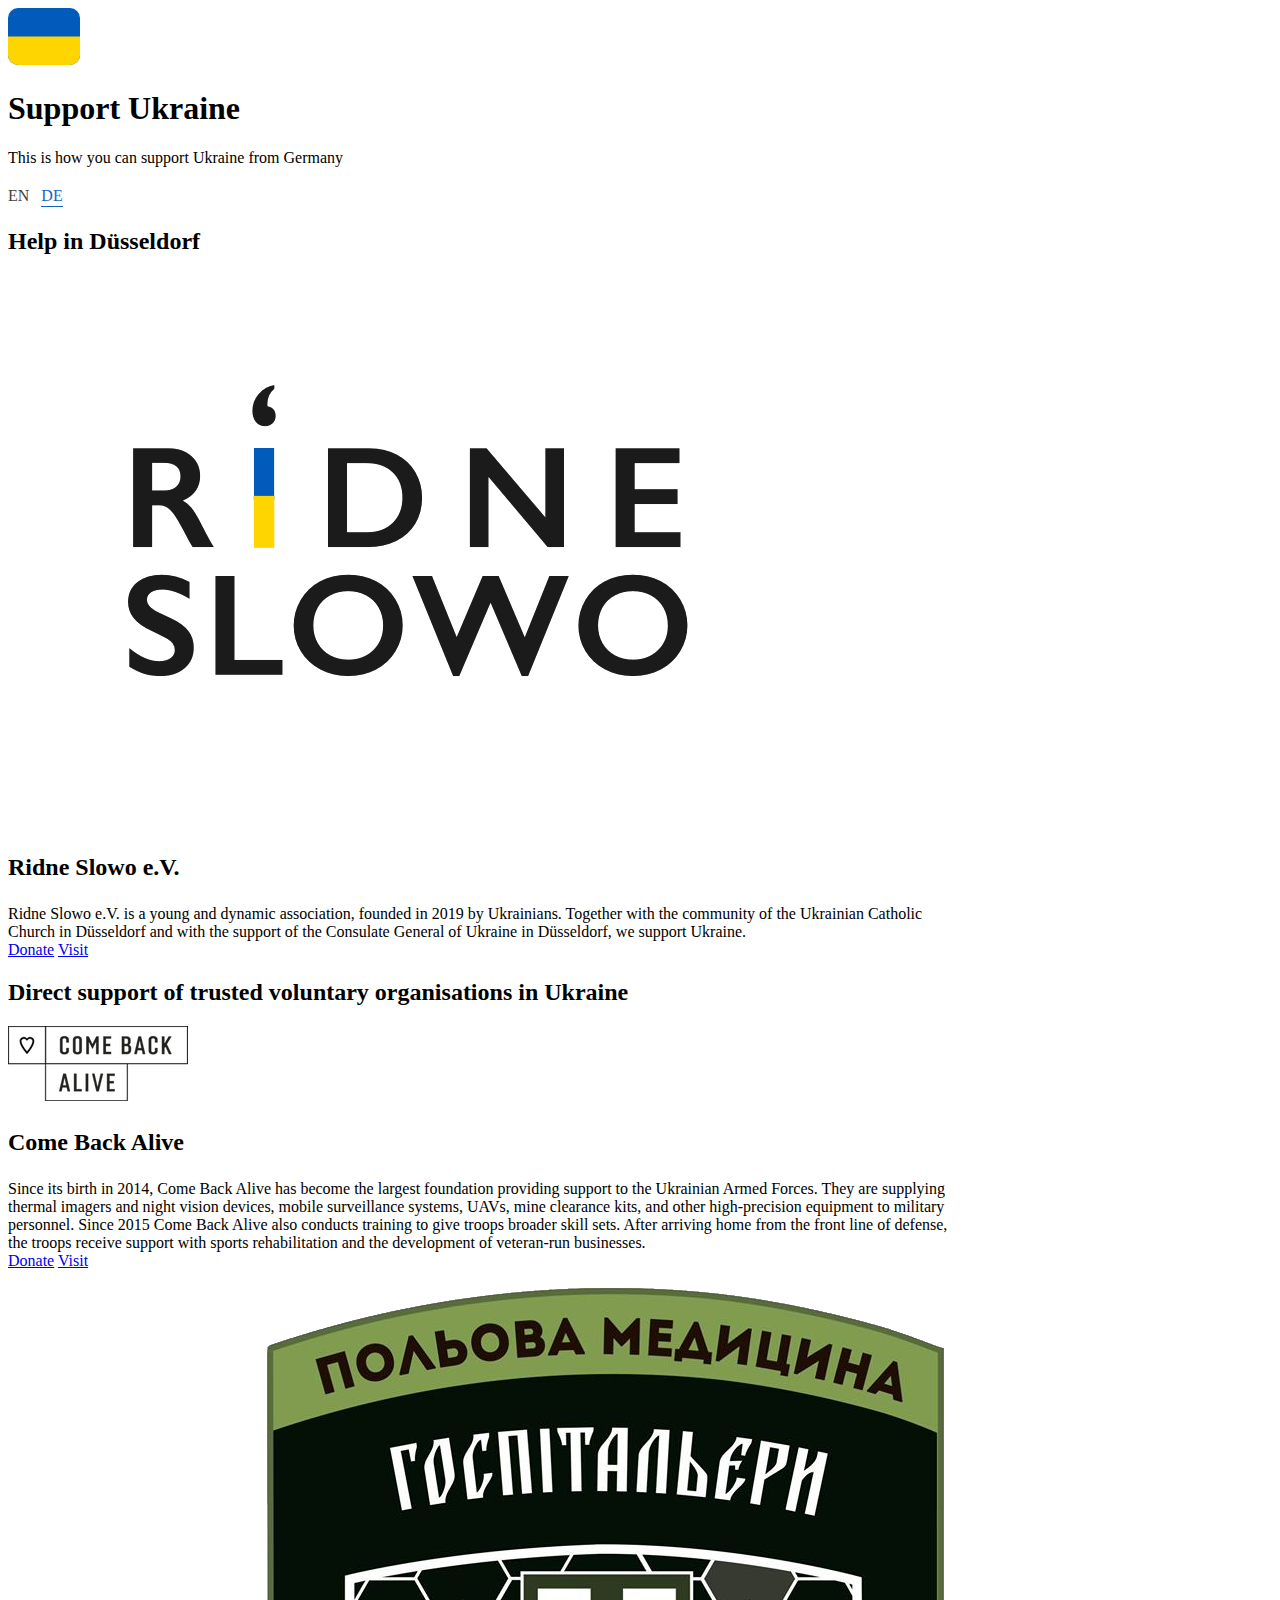
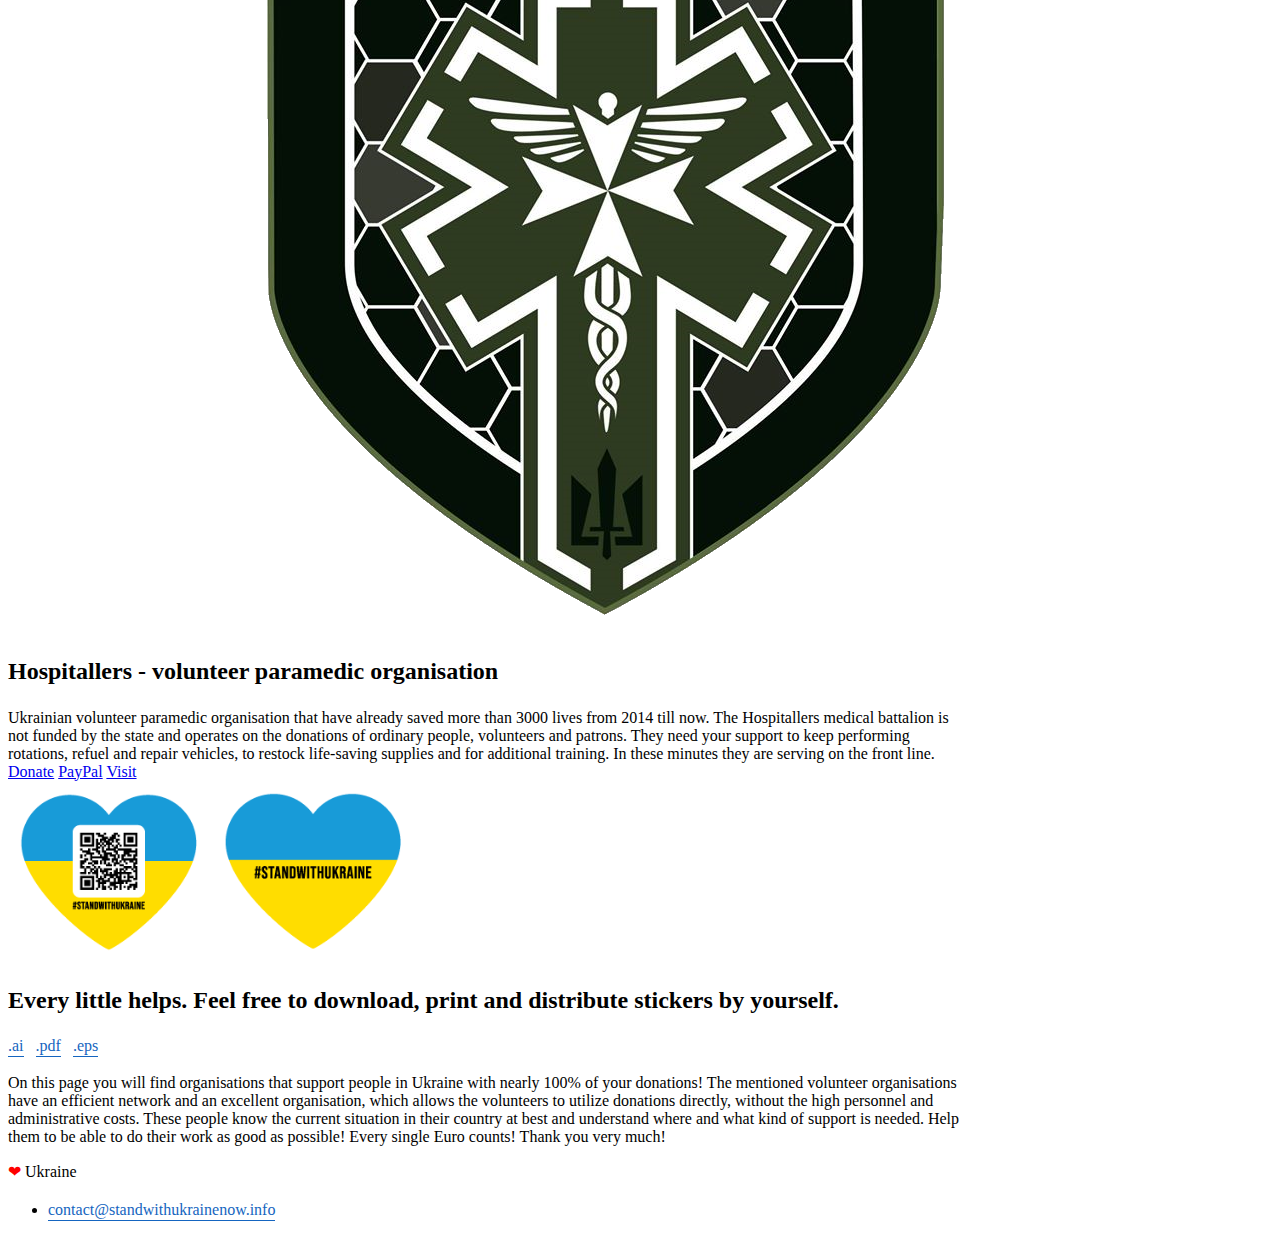
==== en.html @ 3610e7a9 "separate de / en versions, moved styles to file, improved texts" ====
<!doctype html>
<html lang="en">
  <head>
    <meta charset="utf-8">
    <meta name="viewport" content="width=device-width, initial-scale=1">
    <meta name="description" content="">
    <meta name="generator" content="Ukraine">
    <title>Support Ukraine</title>
    <link href="https://cdn.jsdelivr.net/npm/bootstrap@5.0.2/dist/css/bootstrap.min.css" rel="stylesheet" integrity="sha384-EVSTQN3/azprG1Anm3QDgpJLIm9Nao0Yz1ztcQTwFspd3yD65VohhpuuCOmLASjC" crossorigin="anonymous">
    <link href="./static/css/main.min.css" rel="stylesheet">
    <link rel="apple-touch-icon" sizes="180x180" href="./static/images/favicon/apple-touch-icon.png">
    <link rel="icon" type="image/png" sizes="32x32" href="./static/images/favicon/favicon-32x32.png">
    <link rel="icon" type="image/png" sizes="16x16" href="./static/images/favicon/favicon-16x16.png">
    <link rel="manifest" href="./static/images/favicon/site.webmanifest">
    <link rel="mask-icon" href="./static/images/favicon/safari-pinned-tab.svg" color="#5bbad5">
    <link rel="shortcut icon" href="./static/images/favicon/favicon.ico">
    <meta name="msapplication-TileColor" content="#da532c">
    <meta name="msapplication-config" content="./static/images/favicon/browserconfig.xml">
    <meta name="theme-color" content="#ffffff">

    <!-- Global site tag (gtag.js) - Google Analytics -->
    <script async src="https://www.googletagmanager.com/gtag/js?id=G-FBV6Z75LDP"></script>
    <script>
        window.dataLayer = window.dataLayer || [];
        function gtag(){dataLayer.push(arguments);}
        gtag('js', new Date());
        gtag('config', 'G-FBV6Z75LDP');
    </script>
  </head>
  <body class="bg-light">
    
<div class="container main">
  <div class="row">
    <div class="col-sm-12">
        <div class="py-5 text-center">
            <img class="d-block mx-auto mb-4" style="border-radius:10px" src="./static/images/flag_ukraine.svg" alt="" width="72" height="57">
            <h1>Support Ukraine</h1>
            <p class="lead">This is how you can support Ukraine from Germany</p>
            <div>
                <span class="lang_select lang_select--current">EN</span>
                <a class="lang_select" href="https://standwithukrainenow.info">DE</a>
            </div>
        </div>
    </div>
    <div class="col-sm-12 help_options">
        <div class="row">
            <div class="col-sm-12 help_options__cat mb-3">
                <h2 class="mb-0 mb-lg-3 d-sm-block d-lg-inline">Help in Düsseldorf</h2>
            </div>
            <div class="col-sm-12 help_options__item py-4 px-3">
                <div class="row">
                    <div class="col-sm-12 col-lg-3 mb-3 help_options__item__logo d-lg-flex align-items-center">
                        <img src="./static/images/ridne_slovo_logo.png" class="img-fluid" alt="Ridne Slovo e.V.">
                    </div>
                    <div class="col-sm-12 col-lg-7 help_options__item__info">
                        <h3>Ridne Slowo e.V.</h3>
                        <div class="w-100">
                            Ridne Slowo e.V. is a young and dynamic association, founded in 2019 by Ukrainians. Together with the community of the Ukrainian Catholic Church in Düsseldorf and with the support of the Consulate General of Ukraine in Düsseldorf, we support Ukraine.
                        </div>
                    </div>
                    <div class="col-12 col-lg-2 mt-3 mt-lg-0 help_options__item__donate d-flex align-items-center justify-content-center">
                        <div class="help_options__item__donate__btns d-flex flex-column">
                            <a class="btn btn-primary" href="https://ridneslowo.de/de/" role="button" style="min-width:100px" target="_blank">Donate</a>
                            <a class="help_options__item__donate__btns--visit mt-3" target="_blank" rel="nofollow" href="https://ridneslowo.de/de/">Visit</a>
                        </div>
                    </div>
                </div>
            </div>
            <!-- volunteer organisations -->
            <div class="col-sm-12 help_options__cat mt-5 mb-3">
                <h2 class="mb-0 mb-lg-3 d-sm-block d-lg-inline">Direct support of trusted voluntary organisations in Ukraine</h2>
            </div>
            <div class="col-sm-12 help_options__item py-4 px-3 mb-3">
                <div class="row">
                    <div class="col-sm-12 col-lg-3 mb-3 help_options__item__logo d-lg-flex align-items-center">
                        <img src="./static/images/come_back_alive_logo.webp" class="img-fluid" alt="Come Back Alive">
                    </div>
                    <div class="col-sm-12 col-lg-7 help_options__item__info">
                        <h3>Come Back Alive</h3>
                        <div class="w-100">
                            Since its birth in 2014, Come Back Alive has become the largest foundation providing support to the Ukrainian Armed Forces.
                            They are supplying thermal imagers and night vision devices, mobile surveillance systems, UAVs, mine clearance kits, and other high-precision equipment to military personnel.
                            Since 2015 Come Back Alive also conducts training to give troops broader skill sets. After arriving home from the front line of defense, the troops receive support with sports rehabilitation and the development of veteran-run businesses.
                        </div>
                    </div>
                    <div class="col-12 col-lg-2 mt-3 mt-lg-0 help_options__item__donate d-flex align-items-center justify-content-center">
                        <div class="help_options__item__donate__btns d-flex flex-column">
                            <a class="btn btn-primary" href="https://www.comebackalive.in.ua/de/donate" role="button" style="min-width:100px" target="_blank">Donate</a>
                            <a class="help_options__item__donate__btns--visit mt-3" target="_blank" rel="nofollow" href="https://www.comebackalive.in.ua/">Visit</a>
                        </div>
                    </div>
                </div>
            </div>
            <div class="col-sm-12 help_options__item py-4 px-3 mb-3">
                <div class="row">
                    <div class="col-sm-12 col-lg-3 mb-3 help_options__item__logo d-lg-flex align-items-center">
                        <img src="./static/images/hospitallers_logo_w1200.png" class="img-fluid" alt="Hospitallers">
                    </div>
                    <div class="col-sm-12 col-lg-7 help_options__item__info">
                        <h3>Hospitallers - volunteer paramedic organisation</h3>
                        <div class="w-100">
                            Ukrainian volunteer paramedic organisation that have already saved more than 3000 lives from 2014 till now.
                            The Hospitallers medical battalion is not funded by the state and operates on the donations of ordinary people, volunteers and patrons.
                            They need your support to keep performing rotations, refuel and repair vehicles, to restock life-saving supplies and for additional training.
                            In these minutes they are serving on the front line.  
                        </div>
                    </div>
                    <div class="col-12 col-lg-2 mt-3 mt-lg-0 help_options__item__donate d-flex align-items-center justify-content-center">
                        <div class="help_options__item__donate__btns d-flex flex-column">
                            <a class="btn btn-primary" href="https://www.facebook.com/hospitallers/posts/2953630548255167" role="button" style="min-width:100px" target="_blank">Donate</a>
                            <a class="btn btn-primary mt-3" target="_blank" href="https://paypal.me/helphospitallers">PayPal</a>
                            <a class="help_options__item__donate__btns--visit mt-3" target="_blank" href="https://www.facebook.com/hospitallers/">Visit</a>
                        </div>
                    </div>
                </div>
            </div>
        </div>
    </div>
    <!-- download and print out stickers by yourself -->
    <div class="col-sm-12 stickers">
        <div class="row py-5 text-center">
            <div class="col-12">
                <img class="d-inline mx-auto mb-3" style="border-radius:10px" src="./static/images/sticker_heart_qr_preview.png" alt="" width="200">
                <img class="d-inline mx-auto mb-3" style="border-radius:10px" src="./static/images/sticker_heart_preview.png" alt="" width="200">
            </div>
            <div class="col-sm-12 col-lg-10 offset-lg-1 mb-3">
                <h2>Every little helps. Feel free to download, print and distribute stickers by yourself.</h2>
            </div>
            <p class="lead">
                <a href="./static/download/stwua_media.zip" rel="nofollow" class="stickers__download">.ai</a>
                <a href="./static/download/stwua_media.zip" rel="nofollow" class="stickers__download">.pdf</a>
                <a href="./static/download/stwua_media.zip" rel="nofollow" class="stickers__download">.eps</a>
            </p>
        </div>
    </div>
    <!-- direct help where it is needed -->
    <div class="col-12">
        <p class="lead">
            On this page you will find organisations that support people in Ukraine with nearly 100% of your donations! The mentioned volunteer organisations have an efficient network and an excellent organisation, which allows the volunteers to utilize donations directly, without the high personnel and administrative costs. These people know the current situation in their country at best and understand where and what kind of support is needed. Help them to be able to do their work as good as possible! Every single Euro counts! Thank you very much!
        </p>
    </div>
  </div>

  <footer class="my-4 pt-2 text-muted text-center text-small">
    <p class="mb-2"><span style="color:red">❤</span> Ukraine</p>
    <ul class="list-inline">
        <li class="list-inline-item"><a class="footer__email" href="&#109;&#97;&#105;&#108;&#116;&#111;&#58;&#99;&#111;&#110;&#116;&#97;&#99;&#116;&#64;&#115;&#116;&#97;&#110;&#100;&#119;&#105;&#116;&#104;&#117;&#107;&#114;&#97;&#105;&#110;&#101;&#110;&#111;&#119;&#46;&#105;&#110;&#102;&#111;">&#99;&#111;&#110;&#116;&#97;&#99;&#116;&#64;&#115;&#116;&#97;&#110;&#100;&#119;&#105;&#116;&#104;&#117;&#107;&#114;&#97;&#105;&#110;&#101;&#110;&#111;&#119;&#46;&#105;&#110;&#102;&#111;</a></li>
    </ul>
    <!--<ul class="list-inline">
      <li class="list-inline-item"><a href="#">Privacy</a></li>
      <li class="list-inline-item"><a href="#">Terms</a></li>
      <li class="list-inline-item"><a href="#">Support</a></li>
    </ul>-->
  </footer>
</div>


    <script src="https://cdn.jsdelivr.net/npm/bootstrap@5.0.2/dist/js/bootstrap.bundle.min.js" integrity="sha384-MrcW6ZMFYlzcLA8Nl+NtUVF0sA7MsXsP1UyJoMp4YLEuNSfAP+JcXn/tWtIaxVXM" crossorigin="anonymous"></script>
  </body>
</html>
---- static/css/main.min.css ----
.bd-placeholder-img{font-size:1.125rem;text-anchor:middle;-webkit-user-select:none;-moz-user-select:none;user-select:none}@media (min-width:768px){.bd-placeholder-img-lg{font-size:3.5rem}}.main{max-width:960px}.help_options__item{background-color:#fff;border-radius:10px}.help_options__item__info h3{font-size:1.5rem}.help_options__item__donate__btns--visit{text-align:center}.footer__email,.lang_select,.stickers__download{text-decoration:none;line-height:25px;padding-bottom:2px;border-bottom:1px solid #1565c0;color:#1565c0}.lang_select,.stickers__download{margin-right:8px}.lang_select--current{border-bottom:none;color:#424242}@media (max-width:992px){.help_options__item__logo{text-align:center}.help_options__item__logo img{max-height:200px}}
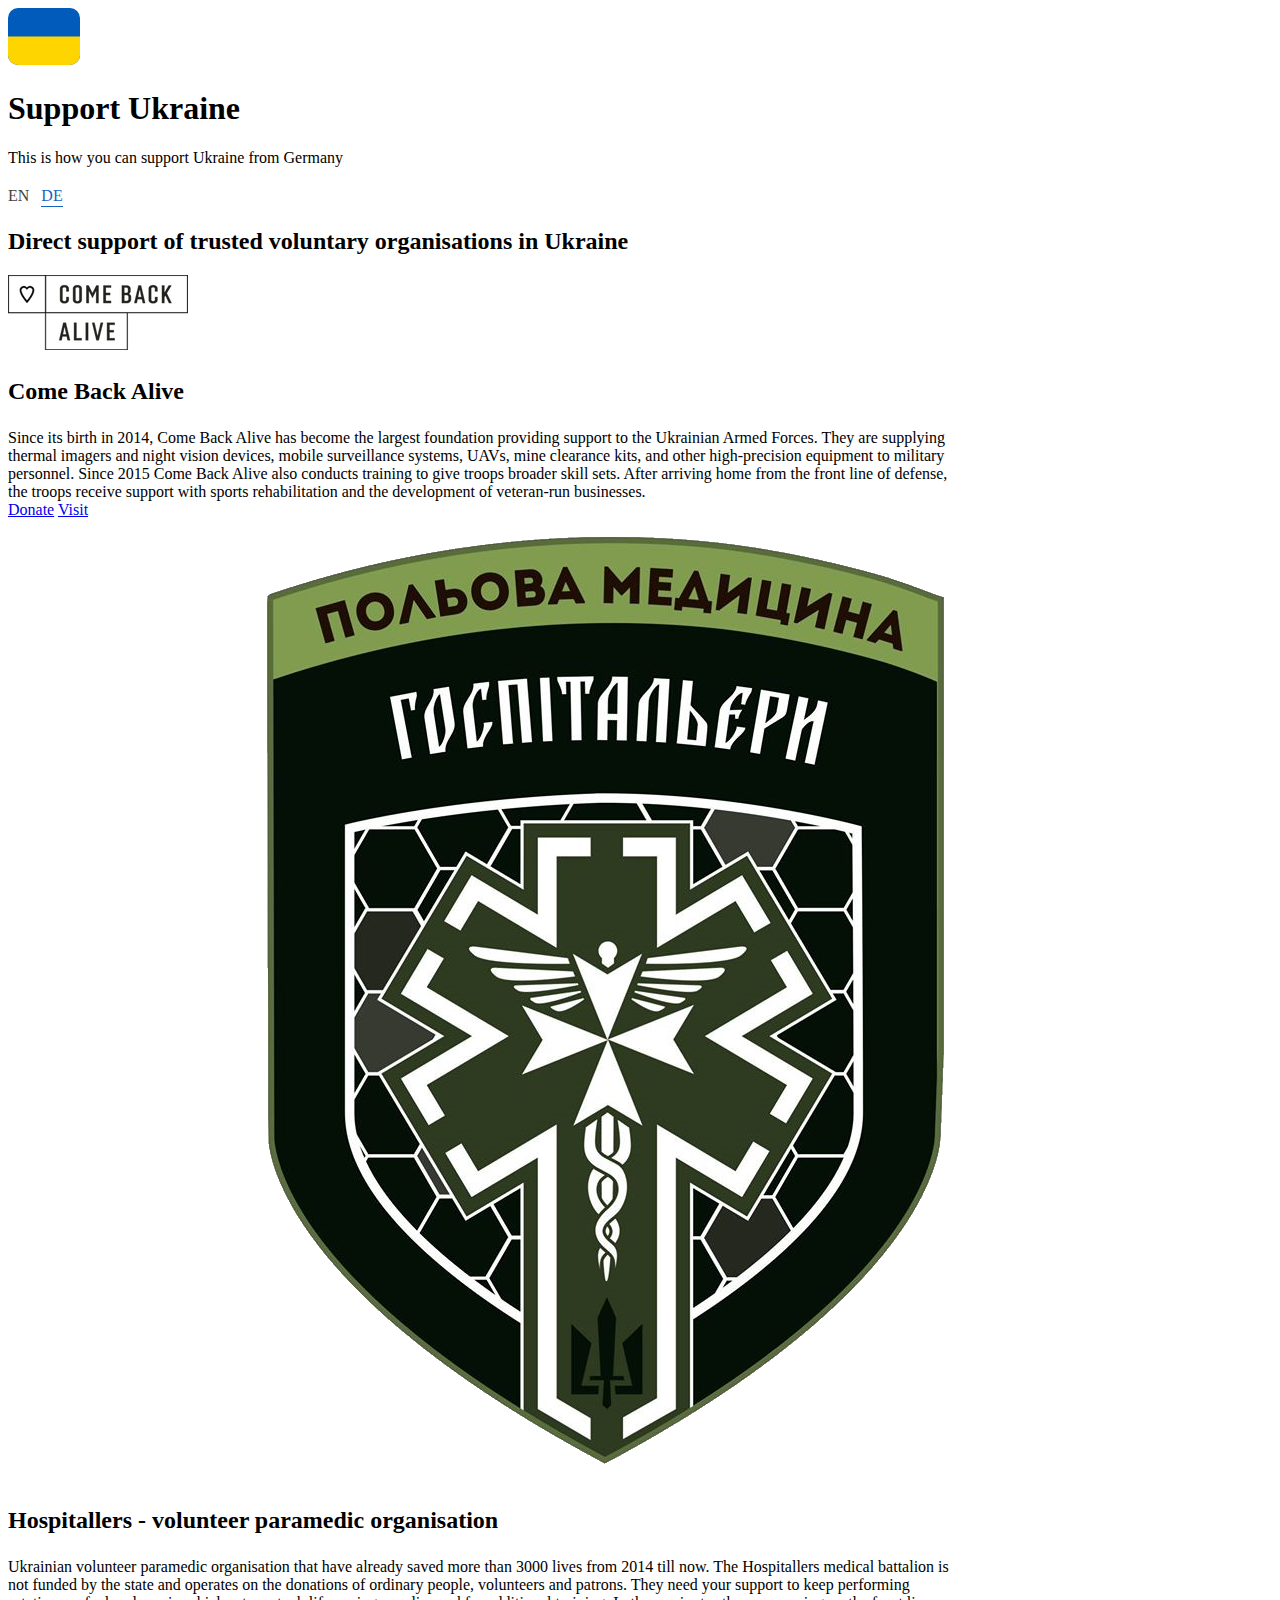
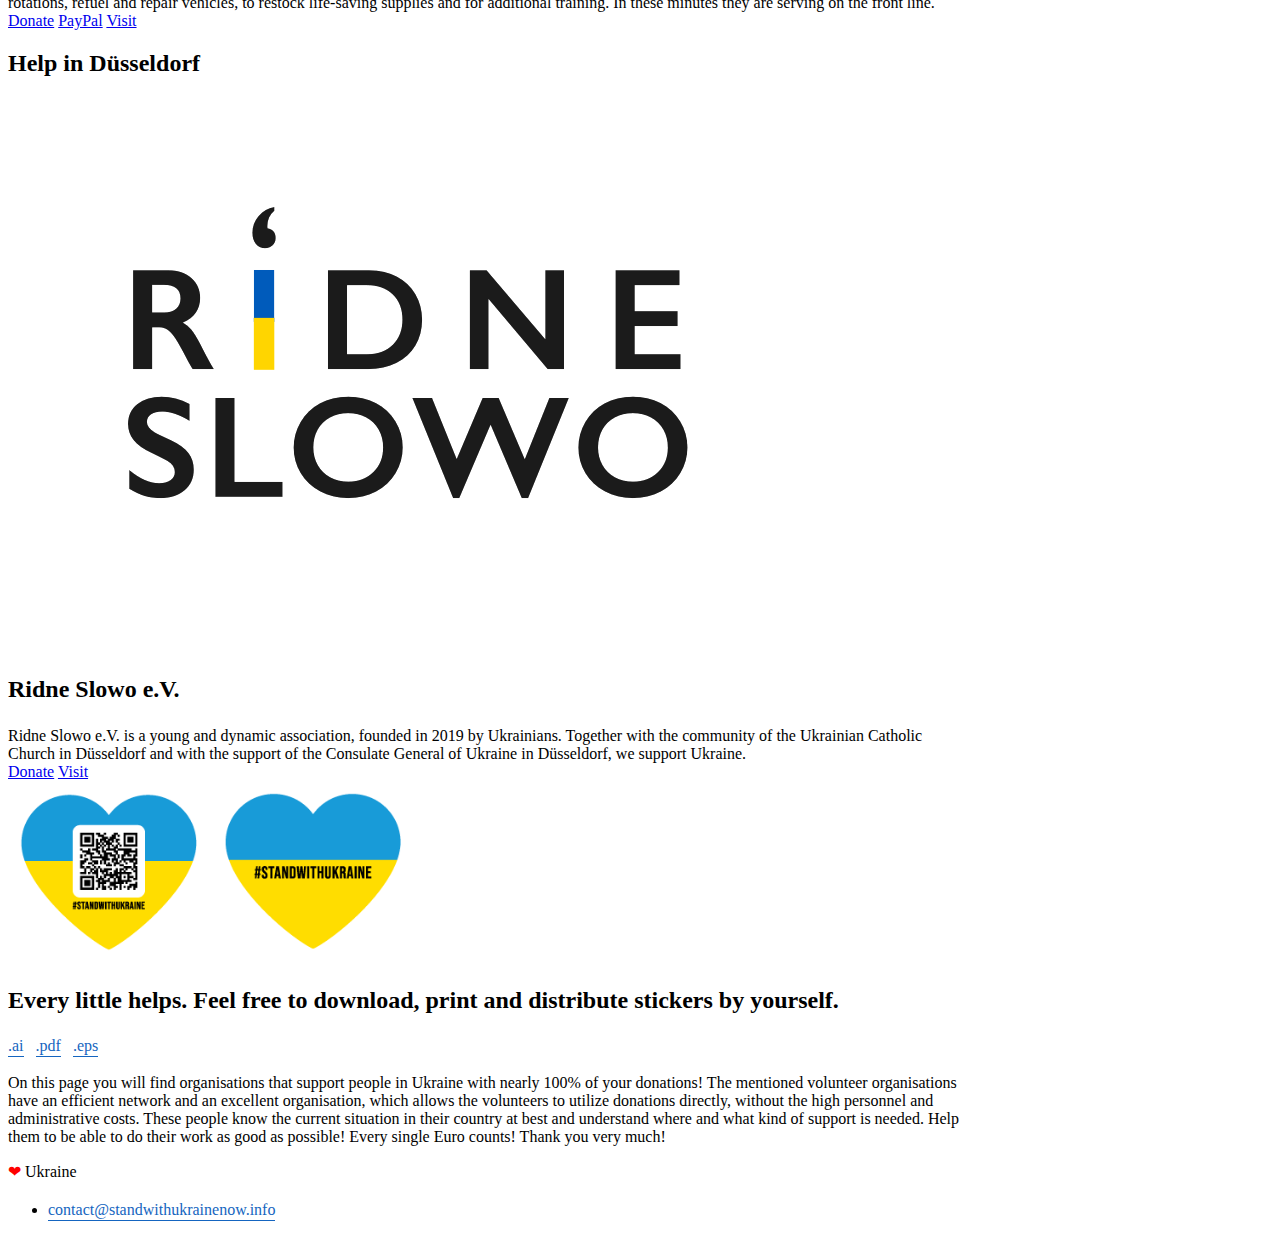
==== commit 07f51ded: "move ridne slovo to the bottom" ====
--- a/en.html
+++ b/en.html
@@ -44,30 +44,8 @@
     </div>
     <div class="col-sm-12 help_options">
         <div class="row">
+            <!-- volunteer organisations -->
             <div class="col-sm-12 help_options__cat mb-3">
-                <h2 class="mb-0 mb-lg-3 d-sm-block d-lg-inline">Help in Düsseldorf</h2>
-            </div>
-            <div class="col-sm-12 help_options__item py-4 px-3">
-                <div class="row">
-                    <div class="col-sm-12 col-lg-3 mb-3 help_options__item__logo d-lg-flex align-items-center">
-                        <img src="./static/images/ridne_slovo_logo.png" class="img-fluid" alt="Ridne Slovo e.V.">
-                    </div>
-                    <div class="col-sm-12 col-lg-7 help_options__item__info">
-                        <h3>Ridne Slowo e.V.</h3>
-                        <div class="w-100">
-                            Ridne Slowo e.V. is a young and dynamic association, founded in 2019 by Ukrainians. Together with the community of the Ukrainian Catholic Church in Düsseldorf and with the support of the Consulate General of Ukraine in Düsseldorf, we support Ukraine.
-                        </div>
-                    </div>
-                    <div class="col-12 col-lg-2 mt-3 mt-lg-0 help_options__item__donate d-flex align-items-center justify-content-center">
-                        <div class="help_options__item__donate__btns d-flex flex-column">
-                            <a class="btn btn-primary" href="https://ridneslowo.de/de/" role="button" style="min-width:100px" target="_blank">Donate</a>
-                            <a class="help_options__item__donate__btns--visit mt-3" target="_blank" rel="nofollow" href="https://ridneslowo.de/de/">Visit</a>
-                        </div>
-                    </div>
-                </div>
-            </div>
-            <!-- volunteer organisations -->
-            <div class="col-sm-12 help_options__cat mt-5 mb-3">
                 <h2 class="mb-0 mb-lg-3 d-sm-block d-lg-inline">Direct support of trusted voluntary organisations in Ukraine</h2>
             </div>
             <div class="col-sm-12 help_options__item py-4 px-3 mb-3">
@@ -110,6 +88,28 @@
                             <a class="btn btn-primary" href="https://www.facebook.com/hospitallers/posts/2953630548255167" role="button" style="min-width:100px" target="_blank">Donate</a>
                             <a class="btn btn-primary mt-3" target="_blank" href="https://paypal.me/helphospitallers">PayPal</a>
                             <a class="help_options__item__donate__btns--visit mt-3" target="_blank" href="https://www.facebook.com/hospitallers/">Visit</a>
+                        </div>
+                    </div>
+                </div>
+            </div>
+            <div class="col-sm-12 help_options__cat mt-5 mb-3">
+                <h2 class="mb-0 mb-lg-3 d-sm-block d-lg-inline">Help in Düsseldorf</h2>
+            </div>
+            <div class="col-sm-12 help_options__item py-4 px-3">
+                <div class="row">
+                    <div class="col-sm-12 col-lg-3 mb-3 help_options__item__logo d-lg-flex align-items-center">
+                        <img src="./static/images/ridne_slovo_logo.png" class="img-fluid" alt="Ridne Slovo e.V.">
+                    </div>
+                    <div class="col-sm-12 col-lg-7 help_options__item__info">
+                        <h3>Ridne Slowo e.V.</h3>
+                        <div class="w-100">
+                            Ridne Slowo e.V. is a young and dynamic association, founded in 2019 by Ukrainians. Together with the community of the Ukrainian Catholic Church in Düsseldorf and with the support of the Consulate General of Ukraine in Düsseldorf, we support Ukraine.
+                        </div>
+                    </div>
+                    <div class="col-12 col-lg-2 mt-3 mt-lg-0 help_options__item__donate d-flex align-items-center justify-content-center">
+                        <div class="help_options__item__donate__btns d-flex flex-column">
+                            <a class="btn btn-primary" href="https://ridneslowo.de/de/" role="button" style="min-width:100px" target="_blank">Donate</a>
+                            <a class="help_options__item__donate__btns--visit mt-3" target="_blank" rel="nofollow" href="https://ridneslowo.de/de/">Visit</a>
                         </div>
                     </div>
                 </div>
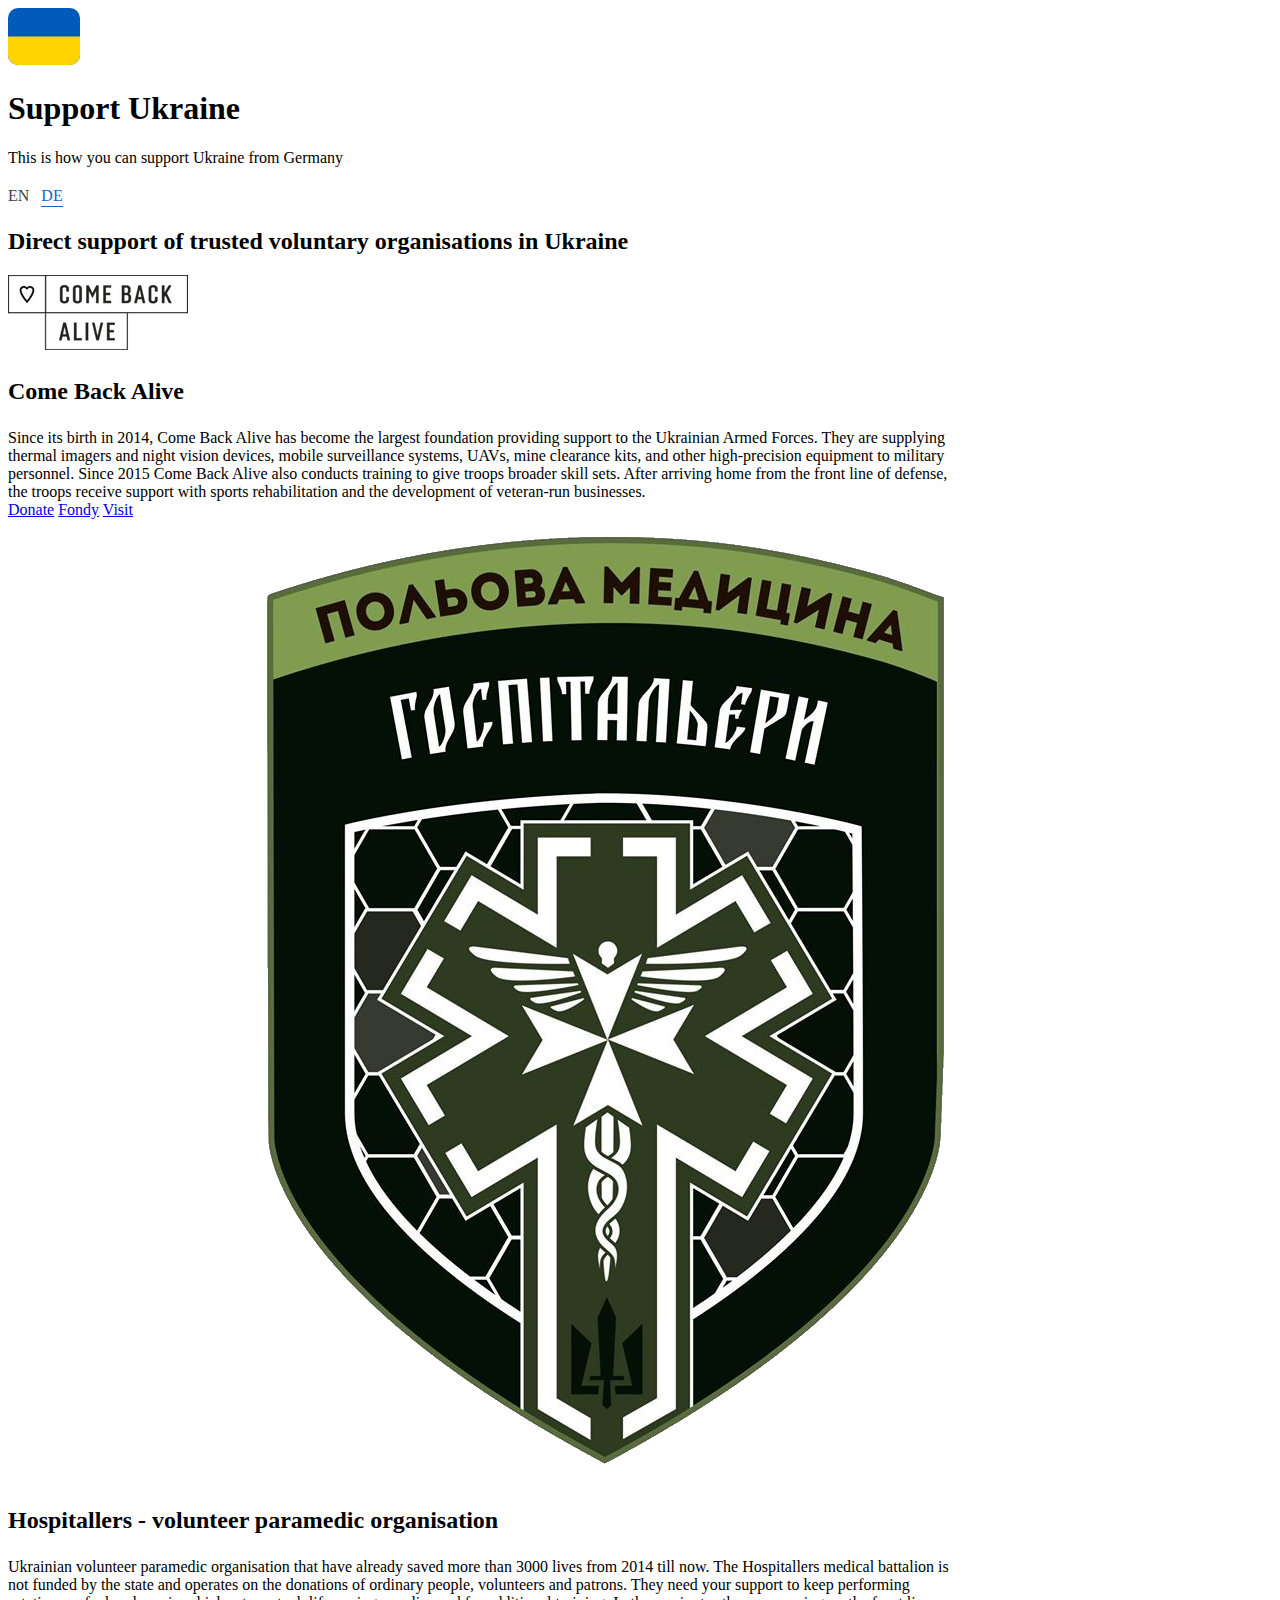
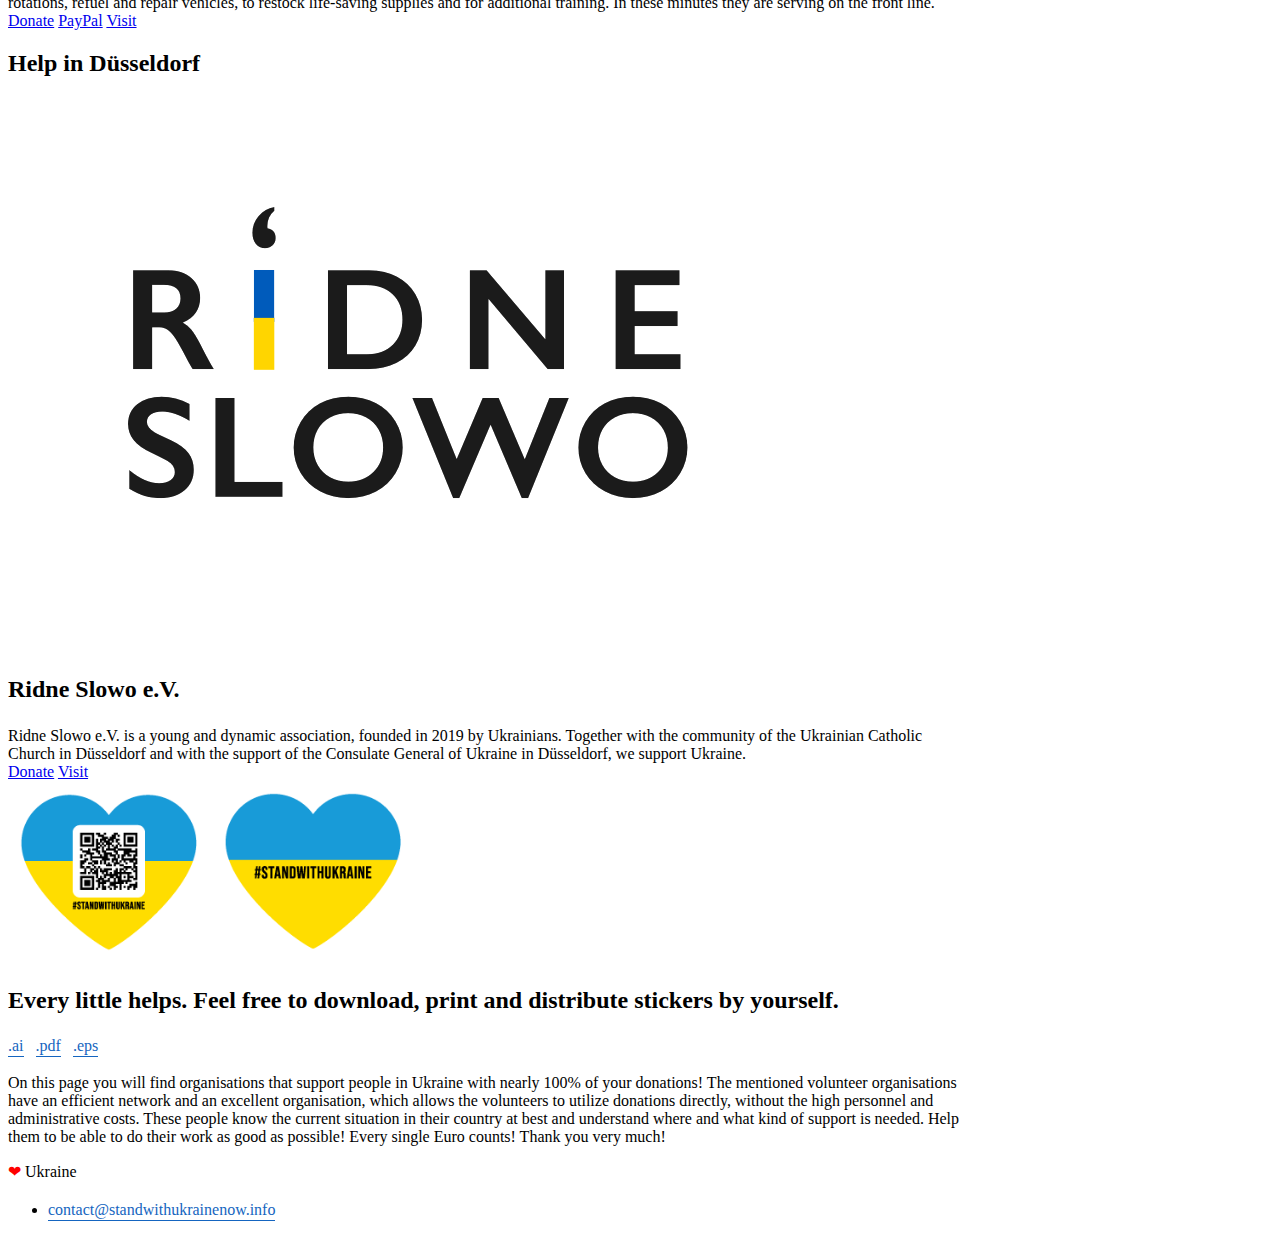
==== commit bf3f8db6: "added fondy button for come back alive" ====
--- a/en.html
+++ b/en.html
@@ -64,6 +64,7 @@
                     <div class="col-12 col-lg-2 mt-3 mt-lg-0 help_options__item__donate d-flex align-items-center justify-content-center">
                         <div class="help_options__item__donate__btns d-flex flex-column">
                             <a class="btn btn-primary" href="https://www.comebackalive.in.ua/de/donate" role="button" style="min-width:100px" target="_blank">Donate</a>
+                            <a class="btn btn-primary mt-3" rel="nofollow" target="_blank" href="https://pay.fondy.eu/api/checkout?button=dc75627e73000f3b6fb87c83db2fc64767fe1b63">Fondy</a>
                             <a class="help_options__item__donate__btns--visit mt-3" target="_blank" rel="nofollow" href="https://www.comebackalive.in.ua/">Visit</a>
                         </div>
                     </div>
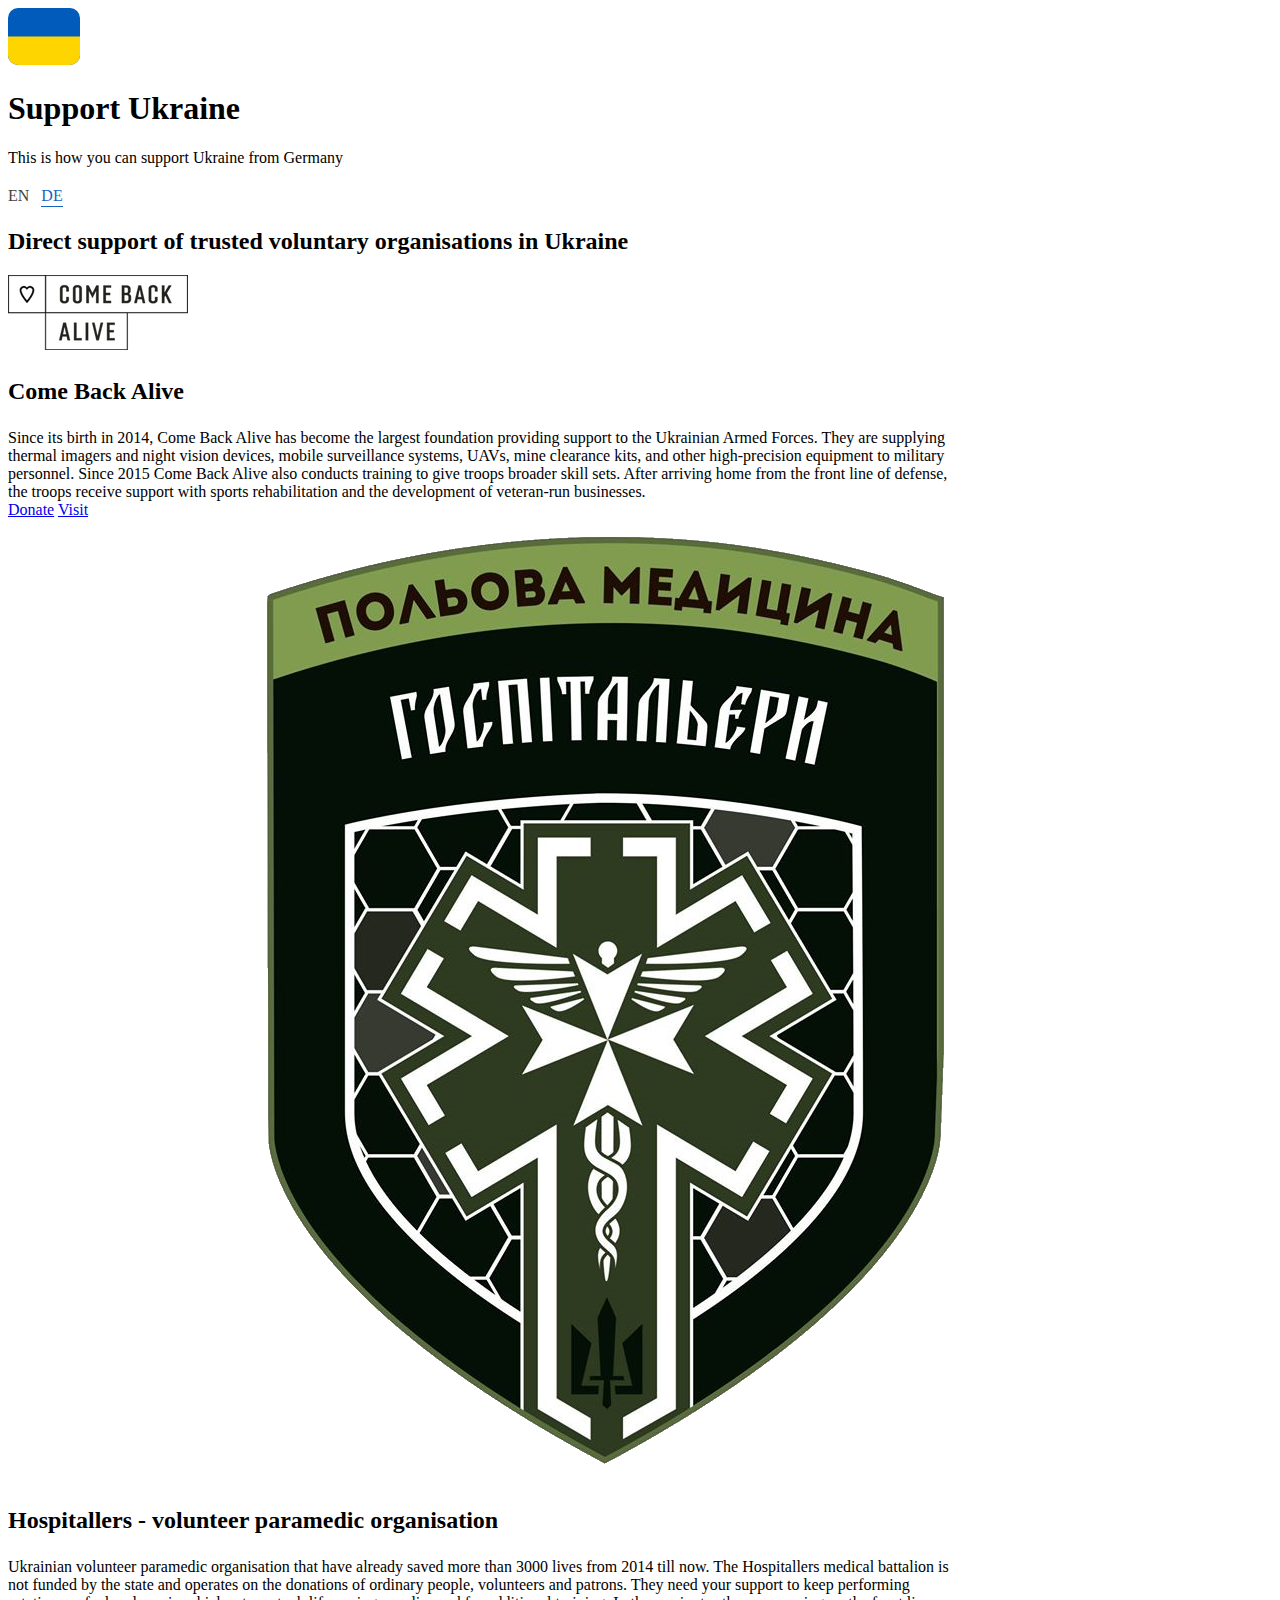
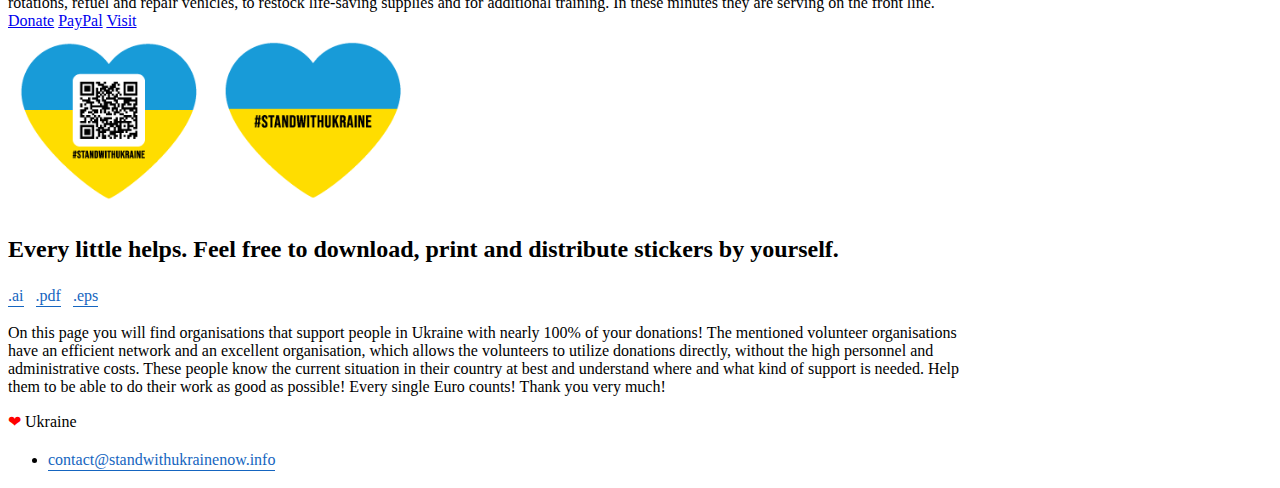
==== commit 587fb4b8: "removed ridne slovo, updated links" ====
--- a/en.html
+++ b/en.html
@@ -63,9 +63,8 @@
                     </div>
                     <div class="col-12 col-lg-2 mt-3 mt-lg-0 help_options__item__donate d-flex align-items-center justify-content-center">
                         <div class="help_options__item__donate__btns d-flex flex-column">
-                            <a class="btn btn-primary" href="https://www.comebackalive.in.ua/de/donate" role="button" style="min-width:100px" target="_blank">Donate</a>
-                            <a class="btn btn-primary mt-3" rel="nofollow" target="_blank" href="https://pay.fondy.eu/api/checkout?button=dc75627e73000f3b6fb87c83db2fc64767fe1b63">Fondy</a>
-                            <a class="help_options__item__donate__btns--visit mt-3" target="_blank" rel="nofollow" href="https://www.comebackalive.in.ua/">Visit</a>
+                            <a class="btn btn-primary" href="https://savelife.in.ua/en/donate-en" role="button" style="min-width:100px" target="_blank">Donate</a>
+                            <a class="help_options__item__donate__btns--visit mt-3" target="_blank" rel="nofollow" href="https://savelife.in.ua/en/">Visit</a>
                         </div>
                     </div>
                 </div>
@@ -86,14 +85,14 @@
                     </div>
                     <div class="col-12 col-lg-2 mt-3 mt-lg-0 help_options__item__donate d-flex align-items-center justify-content-center">
                         <div class="help_options__item__donate__btns d-flex flex-column">
-                            <a class="btn btn-primary" href="https://www.facebook.com/hospitallers/posts/2953630548255167" role="button" style="min-width:100px" target="_blank">Donate</a>
-                            <a class="btn btn-primary mt-3" target="_blank" href="https://paypal.me/helphospitallers">PayPal</a>
+                            <a class="btn btn-primary" href="https://www.hospitallers.life/needs-hospitallers" role="button" style="min-width:100px" target="_blank">Donate</a>
+                            <a class="btn btn-primary mt-3" target="_blank" href="https://www.paypal.com/donate/?hosted_button_id=25CNPD2ZDZGPA">PayPal</a>
                             <a class="help_options__item__donate__btns--visit mt-3" target="_blank" href="https://www.facebook.com/hospitallers/">Visit</a>
                         </div>
                     </div>
                 </div>
             </div>
-            <div class="col-sm-12 help_options__cat mt-5 mb-3">
+            <!-- <div class="col-sm-12 help_options__cat mt-5 mb-3">
                 <h2 class="mb-0 mb-lg-3 d-sm-block d-lg-inline">Help in Düsseldorf</h2>
             </div>
             <div class="col-sm-12 help_options__item py-4 px-3">
@@ -114,7 +113,7 @@
                         </div>
                     </div>
                 </div>
-            </div>
+            </div> -->
         </div>
     </div>
     <!-- download and print out stickers by yourself -->
